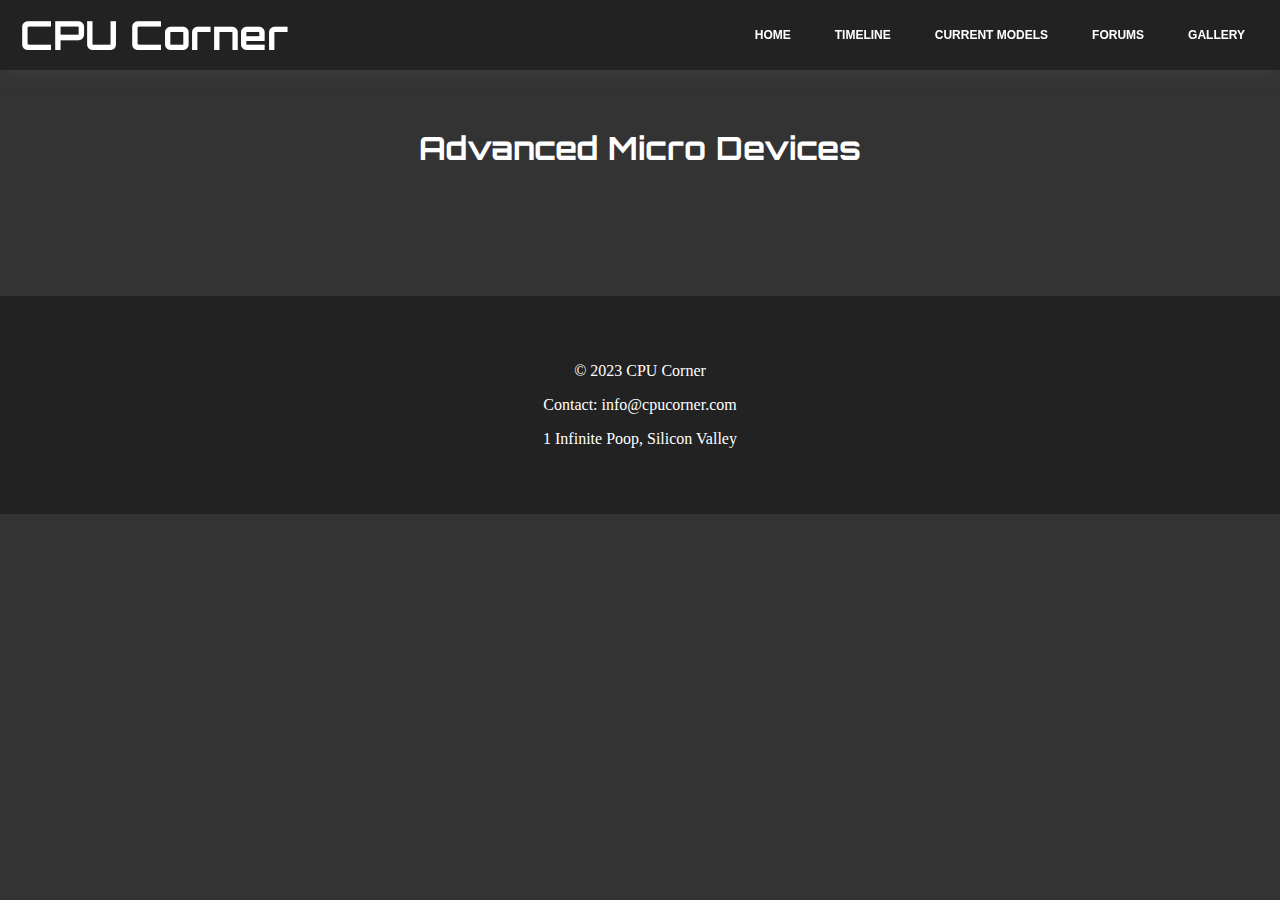
==== amd.html @ cc739ea6 "p" ====
<!DOCTYPE html>
<html lang="en">
<head>
   <meta charset="UTF-8">
   <title>Current Models | CPU Corner</title>
    <link href="https://fonts.googleapis.com/css2?family=Orbitron:wght@700&display=swap" rel="stylesheet">
    <link rel="stylesheet" type="text/css" href="styles.css">
</head>

<body>
   <!-- Menubar-->
   <div id="menubar">
    <div id="logo"><a href="index.html">CPU Corner</a></div>
    <ul class="menuList">
       <li><a href="index.html">Home</a></li>
       <li><a href="timeline.html">Timeline</a></li>
       <li class="dropdown">
          <a href="currentModels.html">Current Models</a>
          <ul id="dropdown-models" class="dropdown-models">
             <li><a href="qualcomm.html">Qualcomm</a></li>
             <li><a href="amd.html">Intel Corporation</a></li>
             <li><a href="arm.html">Texas Instruments</a></li>
             <li><a href="intel.html">AMD, Inc</a></li>
             <li><a href="renesas.html">STMicroelectronics</a></li>
             <li><a href="stm.html">ARM</a></li>
             <li><a href="texas.html">Renesas Electronics Corporation</a></li>
          </ul>
       </li>
       <li><a href="forums.html">Forums</a></li>
       <li><a href="gallery.html">Gallery</a></li>
    </ul>
 </div>

<h1>Advanced Micro Devices</h1>

   <div class="clear"></div>
   <section>
       <footer>
           <div class="footer-content">
               <p>&copy; 2023 CPU Corner</p>
               <p>Contact: info@cpucorner.com</p>
               <p>1 Infinite Poop, Silicon Valley</p>
           </div>
       </footer>
   </section>

</body>
</html>
---- styles.css ----
body {
  background-color: #333333;
  margin: 0; 
  color: #FFFFFF;
}

#menubar {
  position: fixed;
  top: 0;
  display: flex;
  justify-content: space-between;
  align-items: center;
  width: 100%; 
  background:  #222222;
  -webkit-box-shadow: 0 0 5px rgba(0, 0, 0, 0.15);
  -moz-box-shadow: 0 0 5px rgba(0, 0, 0, 0.15);
  box-shadow: 0 0 25px rgba(164, 129, 129, 0.15);
}

.menuList a {
  text-decoration: none; 
  color: #FFFFFF; 
}

#logo a {
  text-decoration: none;
  color: #FFFFFF; 
  }

#logo {
  font-family: 'Orbitron', sans-serif; 
  font-size: 40px; 
  font-weight: bold;
  padding: 10px 20px;
  cursor: pointer;
}

ul.menuList .dropdown:not(:hover) #dropdown-models:not(:hover) {
  display: none;
}

ul.menuList {
  text-transform: uppercase;
  text-align: center; 
  margin: 0;
  padding: 10px;
  list-style: none;
}

ul.menuList li {
  font: bold 12px/18px sans-serif;
  display: inline-block;
  margin-right: 10px;
  position: relative;
  padding: 10px 15px; 
  cursor: pointer;
  -webkit-transition: all 0.2s;
  -moz-transition: all 0.2s;
  -ms-transition: all 0.2s;
  -o-transition: all 0.2s;
  transition: all 0.2s;
  border-radius: 15px;
}

ul.menuList li:hover {
  background: #d64b46;
  color: #FFFFFF;
}


.dropdown-models {
  display: none;
  position: absolute;
  top: 100%; 
  background: #222222;
  border-radius: 10px;
  list-style: none;
  padding: 0;
  margin: 0;
  width: 200px;
  text-align: left;
  z-index: 1;
}


.dropdown::before {
  content: "";
  position: fixed;
  top: 0;
  left: 0;
  width: 100%;
  height: 100%;
  backdrop-filter: blur(4px); 
  z-index: -1; 
  opacity: 0; 
  pointer-events: none; 
  transition: opacity 0.2s; 
}


.dropdown:hover::before {
  opacity: 1; 
}



.dropdown:hover .dropdown-models {
  display: block;
  margin-left: -10%;
}

ul.menuList .dropdown-models li {
  padding: 10px;
  margin: 0;
}


.dropdown-models li:hover {
  background: #d64b46;
  width:90%;
}

h1 {
  font-family: 'Orbitron', sans-serif; 
  font-size: 36x; 
  font-weight: bold;
  color: #FFFFFF; 
  text-align: center;
  margin-top: 10%; 
}

.cpu-month h2 {
  font-family: 'Orbitron', sans-serif; 
  font-size: 36x; 
  font-weight: bold;
  color: #FFFFFF;
  text-align: left; 
  padding-left: 5%;
  padding-top: 10%;

  
}

.overview {
  font-family: 'Arial', sans-serif; 
  font-size: 18px; 
  line-height: 1.5; 
  text-align: justify; 
  color: #FFFFFF; 
  padding: 5%; 
}


#cpu-image-homepage {
  width: 90%; 
  height: auto;
  display: block;
  margin: 0 auto; 
  box-shadow: 5px 5px 5px rgba(0, 0, 0, 0.3);
  border-radius: 10px;
}

.cpu-info {
  font-family: 'Arial', sans-serif;
  font-size: 18px;
  line-height: 1.5;
  text-align: justify;
  color: #FFFFFF;
  padding: 5%;
  width: 50%;
  float: left;
  margin-top: -5%;
}

.cpu-image {
  width: 30%;
  float: right;
  padding: 0 5%;

}

.cpu-image img {
  max-width: 100%;
  height: auto;
  box-shadow: 5px 5px 5px rgba(0, 0, 0, 0.3);
}

.cpu-specs {
  font-family: 'Arial', sans-serif;
  font-size: 16px;
  line-height: 1.5;
  text-align: left;
  color: #FFFFFF;
  padding: 5%;
  width: 90%;
  float: left;
  margin-top: -8%;
}

.cpu-specs h3 {
  font-size: 24px;
  font-weight: bold;
}

table {
  border-collapse: collapse;
  width: 100%;
  border: 1px solid #FFFFFF; 
}

td {

  padding: 10px;
  text-align: left;
  border-bottom: 1px solid #FFFFFF; 
  color: #FFFFFF; 
}

td:nth-child(odd) {
  border-right: 1px solid #FFFFFF; 
}

.join-conversation {
  font-family: 'Arial', sans-serif;
  font-size: 18px;
  line-height: 1.5;
  text-align: center;
  color: #FFFFFF;
  padding-left: 25%;
  width: 50%;
  float: left;
}


.join-button {
  display: inline-block;
  padding: 10px 20px;
  background-color: #d64b46; 
  color: #FFFFFF; 
  text-decoration: none;
  border-radius: 5px; 
  font-weight: bold;
  transition: background-color 0.3s ease;
}

.join-button:hover {
  background-color: #FFFFFF; 
  color: #d64b46; 
}

.clear {
  clear: both; 
}

footer {
  background: #222222;
  color: #FFFFFF;
  text-align: center;
  padding: 50px 0;
  width: 100%;
  margin-top: 10%;
}

.forum-post {
  margin: 10px; 
  padding: 10px;
}

.subject {
  font-size: 14px; 
  color: #ffffff; 
  margin-left: 5%;
}

.post-title {
  font-size: 18px; 
  color: #ffffff; 
  margin: 10px 0; 
  margin-left: 5%;
  max-width: 50%;
}

.post-actions {
  display: flex;
  margin-left: 5%;
  margin-top: 10px;
}

.like-button,
.comment-button,
.share-button {
  margin-right: 1%;
  padding: 5px 10px; 
  background-color: #d64b46; 
  color: #fff; 
  border: none;
  cursor: pointer;
  border-radius: 7%;
}

.like-button:hover,
.comment-button:hover,
.share-button:hover {
    background-color: #fff; 
    color: #d64b46; 
}

.post-divider {
  
  border: 1px solid #ddd; 
  margin-left: 6%; 
  margin-top: 3%;
  width: 50%;
}

.models-container {
  display: flex;
  margin: 20px;
  background-color: #222222;
  border-radius: 10px;
}

.model-summary {
  flex:1;
  padding:20px;
  font-size: 120%;
}

.model-summary h2 {
  font-size: 24px;
  font-weight: bold;
}

.model-summary a {
  color: #FFFFFF;
}


.model-image {
  width: 30%;
  float: right;
  padding: 0 5%;

}

.model-image img {
  max-width: 100%;
  height: auto;
}
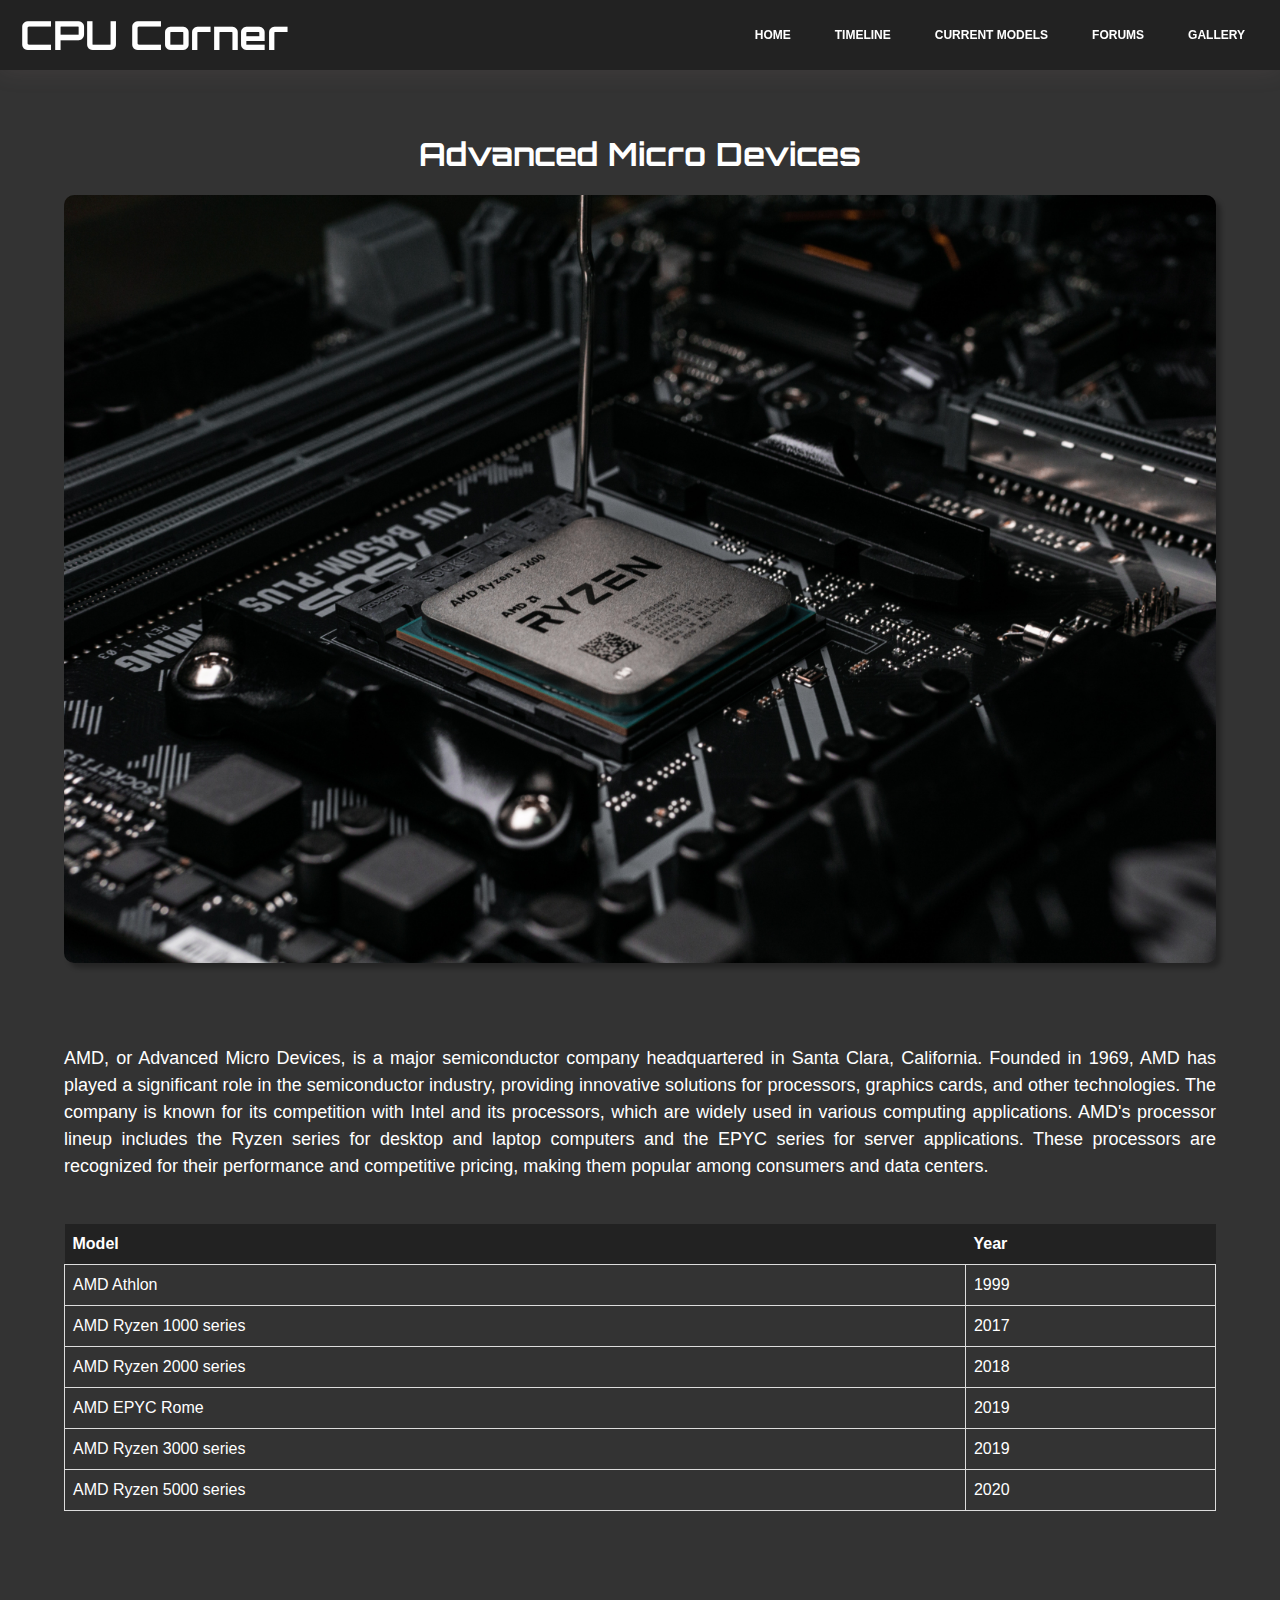
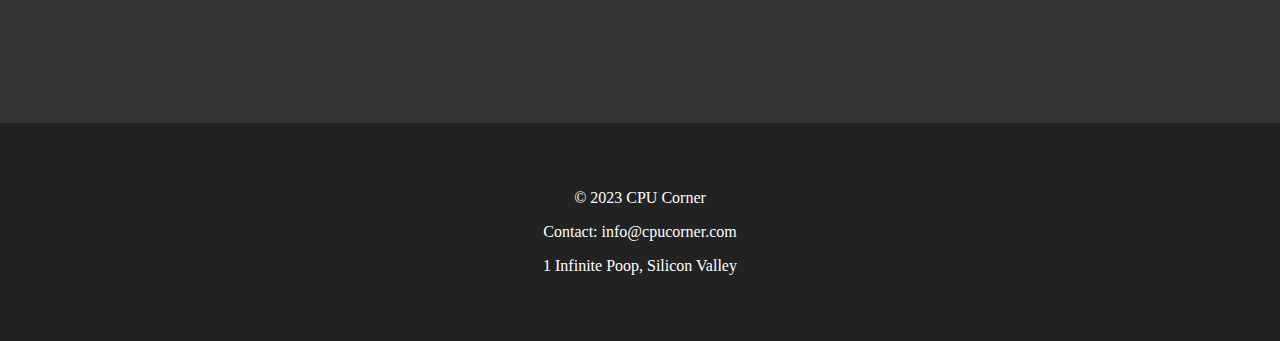
==== commit 7d7a10d2: "Milestone 2" ====
--- a/amd.html
+++ b/amd.html
@@ -17,13 +17,13 @@
        <li class="dropdown">
           <a href="currentModels.html">Current Models</a>
           <ul id="dropdown-models" class="dropdown-models">
-             <li><a href="qualcomm.html">Qualcomm</a></li>
-             <li><a href="amd.html">Intel Corporation</a></li>
-             <li><a href="arm.html">Texas Instruments</a></li>
-             <li><a href="intel.html">AMD, Inc</a></li>
-             <li><a href="renesas.html">STMicroelectronics</a></li>
-             <li><a href="stm.html">ARM</a></li>
-             <li><a href="texas.html">Renesas Electronics Corporation</a></li>
+            <li><a href="qualcomm.html">Qualcomm</a></li>
+            <li><a href="intel.html">Intel Corporation</a></li>
+            <li><a href="texas.html">Texas Instruments</a></li>
+            <li><a href="amd.html">AMD, Inc</a></li>
+            <li><a href="stm.html">STMicroelectronics</a></li>
+            <li><a href="arm.html">ARM</a></li>
+            <li><a href="renesas.html">Renesas Electronics Corporation</a></li>
           </ul>
        </li>
        <li><a href="forums.html">Forums</a></li>
@@ -32,6 +32,50 @@
  </div>
 
 <h1>Advanced Micro Devices</h1>
+
+<div>
+   <img src="Images/amd_cpu.jpg" alt="AMD CPU Image" id="cpu-image-homepage">
+</div>
+
+<p class="overview">
+   AMD, or Advanced Micro Devices, is a major semiconductor company headquartered in Santa Clara, California. Founded in 1969, AMD has played a significant role in the semiconductor industry, providing innovative solutions for processors, graphics cards, and other technologies. The company is known for its competition with Intel and its processors, which are widely used in various computing applications.
+
+   AMD's processor lineup includes the Ryzen series for desktop and laptop computers and the EPYC series for server applications. These processors are recognized for their performance and competitive pricing, making them popular among consumers and data centers. 
+</p>
+
+<div class="table_format">
+   <table>
+       <tr>
+           <th>Model</th>
+           <th>Year</th>
+       </tr>
+       <tr>
+           <td>AMD Athlon</td>
+           <td>1999</td>
+       </tr>
+       <tr>
+           <td>AMD Ryzen 1000 series</td>
+           <td>2017</td>
+       </tr>
+       <tr>
+           <td>AMD Ryzen 2000 series</td>
+           <td>2018</td>
+       </tr>
+       <tr>
+         <td>AMD EPYC Rome</td>
+         <td>2019</td>
+     </tr>
+       <tr>
+           <td>AMD Ryzen 3000 series</td>
+           <td>2019</td>
+       </tr>
+       <tr>
+           <td>AMD Ryzen 5000 series</td>
+           <td>2020</td>
+       </tr>
+   </table>
+</div>
+
 
    <div class="clear"></div>
    <section>
--- a/styles.css
+++ b/styles.css
@@ -5,7 +5,7 @@
 }
 
 #menubar {
-  position: fixed;
+  position: sticky;
   top: 0;
   display: flex;
   justify-content: space-between;
@@ -99,7 +99,7 @@
 
 
 .dropdown:hover::before {
-  opacity: 1; 
+  opacity: 1;
 }
 
 
@@ -125,8 +125,8 @@
   font-size: 36x; 
   font-weight: bold;
   color: #FFFFFF; 
-  text-align: center;
-  margin-top: 10%; 
+  text-align: center; 
+  margin-top: 5%; 
 }
 
 .cpu-month h2 {
@@ -185,7 +185,7 @@
   box-shadow: 5px 5px 5px rgba(0, 0, 0, 0.3);
 }
 
-.cpu-specs {
+.table_format {
   font-family: 'Arial', sans-serif;
   font-size: 16px;
   line-height: 1.5;
@@ -202,22 +202,33 @@
   font-weight: bold;
 }
 
+/* Apply basic styling to all tables */
 table {
   border-collapse: collapse;
   width: 100%;
-  border: 1px solid #FFFFFF; 
-}
-
+  margin-bottom: 20px;
+}
+
+/* Style table headers */
+th {
+  background-color: #222222;
+  text-align: left;
+  padding: 8px;
+}
+
+/* Style table rows */
+tr:nth-child(even) {
+  background-color: transparent;
+}
+
+tr:nth-child(odd) {
+  background-color: transparent;
+}
+
+/* Style table cells */
 td {
-
-  padding: 10px;
-  text-align: left;
-  border-bottom: 1px solid #FFFFFF; 
-  color: #FFFFFF; 
-}
-
-td:nth-child(odd) {
-  border-right: 1px solid #FFFFFF; 
+  padding: 8px;
+  border: 1px solid #ddd;
 }
 
 .join-conversation {
@@ -273,7 +284,7 @@
 }
 
 .post-title {
-  font-size: 18px; 
+  font-size: 18px;
   color: #ffffff; 
   margin: 10px 0; 
   margin-left: 5%;
@@ -309,8 +320,6 @@
   
   border: 1px solid #ddd; 
   margin-left: 6%; 
-  margin-top: 3%;
-  width: 50%;
 }
 
 .models-container {
@@ -346,4 +355,15 @@
 .model-image img {
   max-width: 100%;
   height: auto;
-}+}
+
+/* CSS to set image size for images within the .gallery container */
+.gallery {
+  display: flex; /* Use flexbox to arrange images in a row */
+}
+
+.gallery img {
+  width: 200px;
+  height: auto; /* Maintain the aspect ratio of the original images */
+  padding: 5px;
+}
